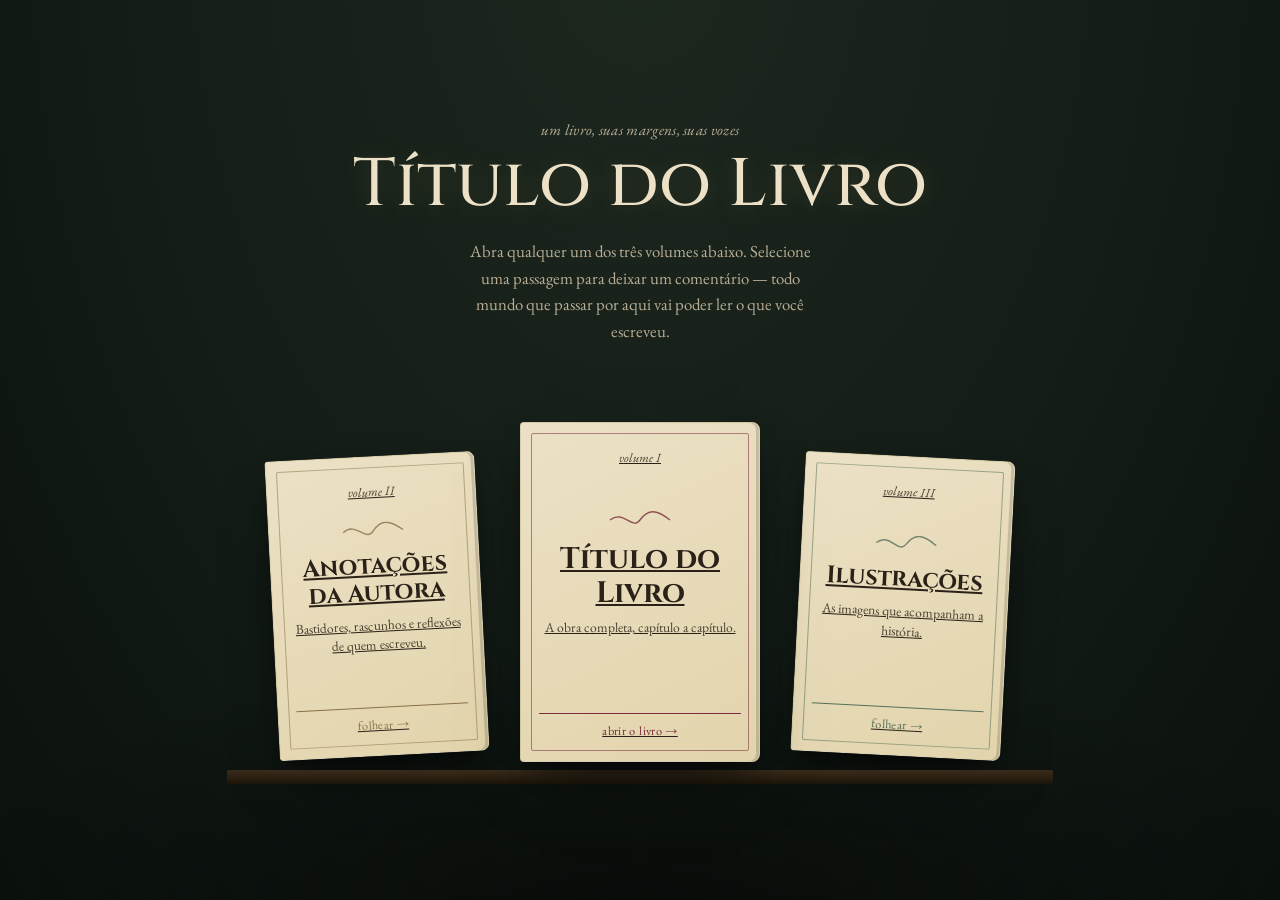
==== index.html @ ccce386c "Add files via upload" ====
<!doctype html>
<html lang="pt-BR">
<head>
<meta charset="utf-8">
<meta name="viewport" content="width=device-width, initial-scale=1">
<title>O Livro</title>
<meta name="description" content="Leia o livro, as anotações da autora e as ilustrações — e deixe seus comentários nas páginas.">
<link rel="preconnect" href="https://fonts.googleapis.com">
<link rel="preconnect" href="https://fonts.gstatic.com" crossorigin>
<link href="https://fonts.googleapis.com/css2?family=Cinzel:wght@500;600&family=EB+Garamond:ital,wght@0,400;0,500;1,400&display=swap" rel="stylesheet">
<link rel="stylesheet" href="assets/css/style.css">
</head>
<body>

<main class="shelf-page">
  <div class="shelf-header">
    <span class="shelf-kicker">um livro, suas margens, suas vozes</span>
    <h1 class="shelf-title">Título do Livro</h1>
    <p class="shelf-sub">Abra qualquer um dos três volumes abaixo. Selecione uma passagem para deixar um comentário — todo mundo que passar por aqui vai poder ler o que você escreveu.</p>
  </div>

  <div class="shelf">
    <a class="cover cover--notes" href="anotacoes.html">
      <span class="cover-eyebrow">volume II</span>
      <div>
        <svg class="flourish" viewBox="0 0 64 18" aria-hidden="true"><path d="M2 9 C 16 -2, 24 20, 32 9 S 48 -2, 62 9"/></svg>
        <h2 class="cover-title">Anotações<br>da Autora</h2>
        <p class="cover-desc">Bastidores, rascunhos e reflexões de quem escreveu.</p>
      </div>
      <span class="cover-tag">folhear →</span>
    </a>

    <a class="cover cover--main" href="livro.html">
      <span class="cover-eyebrow">volume I</span>
      <div>
        <svg class="flourish" viewBox="0 0 64 18" aria-hidden="true"><path d="M2 9 C 16 -2, 24 20, 32 9 S 48 -2, 62 9"/></svg>
        <h2 class="cover-title">Título do Livro</h2>
        <p class="cover-desc">A obra completa, capítulo a capítulo.</p>
      </div>
      <span class="cover-tag">abrir o livro →</span>
    </a>

    <a class="cover cover--illustrations" href="ilustracoes.html">
      <span class="cover-eyebrow">volume III</span>
      <div>
        <svg class="flourish" viewBox="0 0 64 18" aria-hidden="true"><path d="M2 9 C 16 -2, 24 20, 32 9 S 48 -2, 62 9"/></svg>
        <h2 class="cover-title">Ilustrações</h2>
        <p class="cover-desc">As imagens que acompanham a história.</p>
      </div>
      <span class="cover-tag">folhear →</span>
    </a>
  </div>
</main>

</body>
</html>
---- assets/css/style.css ----
/* =========================================================
   TOKENS
   Paleta: biblioteca noturna — nada de cream+terracota padrão.
   ========================================================= */
:root{
  --ink:            #141d17;
  --ink-deep:       #0b110d;
  --ink-soft:       #1d281f;
  --parchment:      #ece1c6;
  --parchment-2:    #e2d4ac;
  --parchment-fold:  #cdb989;
  --gold:           #b8925a;
  --gold-bright:    #d9b06f;
  --wine:           #7a2e3d;
  --wine-bright:    #9c3e4f;
  --sage:           #55705a;
  --sage-bright:    #71926f;
  --brass:          #8a7148;
  --brass-bright:   #ad8f5c;
  --text-ink:       #2a2118;
  --text-ink-soft:  #4a4030;
  --text-cream:     #ece1c6;
  --text-cream-dim: #b9ae95;

  --font-display: "Cinzel", "Iowan Old Style", serif;
  --font-body:    "EB Garamond", "Iowan Old Style", Georgia, serif;

  --radius-page: 3px;
  --shadow-book: 0 30px 60px -20px rgba(0,0,0,.65), 0 10px 20px -8px rgba(0,0,0,.5);

  --ease: cubic-bezier(.22,.61,.36,1);
}

*, *::before, *::after{ box-sizing: border-box; }

html{ color-scheme: dark; }

body{
  margin:0;
  min-height:100vh;
  background: radial-gradient(ellipse at 50% -10%, var(--ink-soft), var(--ink) 55%, var(--ink-deep) 100%);
  color: var(--text-cream);
  font-family: var(--font-body);
  -webkit-font-smoothing: antialiased;
}

img{ max-width:100%; display:block; }

a{ color: inherit; }

:focus-visible{
  outline: 2px solid var(--gold-bright);
  outline-offset: 3px;
}

@media (prefers-reduced-motion: reduce){
  *{ animation-duration: .001ms !important; transition-duration: .001ms !important; }
}

button{
  font-family: inherit;
  cursor: pointer;
  background: none;
  border: none;
  color: inherit;
}

.visually-hidden{
  position:absolute; width:1px; height:1px; overflow:hidden;
  clip: rect(0 0 0 0); white-space:nowrap;
}

/* =========================================================
   ORNAMENT (SVG flourish used sparingly — covers + dividers)
   ========================================================= */
.flourish{
  width: 64px; height: 18px;
  opacity: .8;
}
.flourish path{ fill:none; stroke: currentColor; stroke-width: 1.4; }

/* =========================================================
   SHELF / LANDING PAGE
   ========================================================= */
.shelf-page{
  min-height:100vh;
  display:flex;
  flex-direction:column;
  align-items:center;
  justify-content:center;
  padding: 6vh 5vw 8vh;
  text-align:center;
  position:relative;
  overflow:hidden;
}

.shelf-page::before{
  /* faint vignette + wood-grain suggestion at the base */
  content:"";
  position:absolute; inset:0;
  background:
    radial-gradient(ellipse 80% 40% at 50% 100%, rgba(0,0,0,.55), transparent 70%);
  pointer-events:none;
}

.shelf-header{ position:relative; margin-bottom: clamp(2.5rem, 6vw, 5rem); }

.shelf-kicker{
  display:block;
  font-family: var(--font-body);
  font-style: italic;
  font-size: .95rem;
  color: var(--text-cream-dim);
  margin-bottom: .6rem;
  letter-spacing: .02em;
}

.shelf-title{
  font-family: var(--font-display);
  font-weight: 500;
  font-size: clamp(2.4rem, 6vw, 4.2rem);
  line-height: 1.05;
  margin: 0;
  color: var(--parchment);
  text-shadow: 0 2px 24px rgba(217,176,111,.18);
}

.shelf-sub{
  max-width: 46ch;
  margin: 1.1rem auto 0;
  color: var(--text-cream-dim);
  font-size: 1.05rem;
  line-height: 1.6;
}

.shelf{
  position:relative;
  display:flex;
  align-items:flex-end;
  justify-content:center;
  gap: clamp(1rem, 3vw, 2.8rem);
  perspective: 1400px;
}

.shelf::after{
  /* the shelf ledge */
  content:"";
  position:absolute;
  left:-6%; right:-6%; bottom:-22px;
  height: 14px;
  background: linear-gradient(180deg, #3a2c1c, #1c1509);
  border-radius: 2px;
  box-shadow: 0 18px 30px -8px rgba(0,0,0,.6);
}

.cover{
  --accent: var(--gold);
  position:relative;
  width: 210px;
  height: 300px;
  border-radius: 4px 8px 8px 4px;
  background: linear-gradient(155deg, var(--parchment) 0%, var(--parchment-2) 100%);
  color: var(--text-ink);
  box-shadow: var(--shadow-book), inset -3px 0 0 rgba(0,0,0,.15);
  transform: rotate(var(--tilt, -2deg));
  transition: transform .45s var(--ease), box-shadow .45s var(--ease);
  display:flex;
  flex-direction:column;
  align-items:center;
  justify-content: space-between;
  padding: 1.6rem 1.1rem 1.4rem;
  text-align:center;
  border: 1px solid rgba(0,0,0,.08);
}

.cover--main{ width: 240px; height: 340px; --tilt: 0deg; z-index:2; }
.cover--notes{ --tilt: -3deg; align-self:flex-end; margin-bottom: 6px; }
.cover--illustrations{ --tilt: 3deg; align-self:flex-end; margin-bottom: 6px; }

.cover:hover, .cover:focus-visible{
  transform: translateY(-10px) rotate(0deg);
  box-shadow: 0 40px 70px -18px rgba(0,0,0,.7), 0 14px 26px -10px rgba(0,0,0,.55);
}

.cover::before{
  /* engraved border */
  content:"";
  position:absolute; inset: 10px;
  border: 1px solid var(--accent);
  border-radius: 2px;
  opacity:.55;
  pointer-events:none;
}

.cover .flourish{ color: var(--accent); }

.cover-eyebrow{
  font-size:.78rem;
  color: var(--text-ink-soft);
  font-style: italic;
}

.cover-title{
  font-family: var(--font-display);
  font-size: 1.5rem;
  line-height:1.15;
  margin: .5rem 0 0;
  color: var(--text-ink);
}
.cover--main .cover-title{ font-size: 1.85rem; }

.cover-desc{
  font-size: .85rem;
  color: var(--text-ink-soft);
  line-height:1.45;
  margin-top: .5rem;
}

.cover-tag{
  display:inline-block;
  margin-top: 1rem;
  font-size: .78rem;
  letter-spacing:.03em;
  color: var(--accent);
  border-top: 1px solid var(--accent);
  padding-top: .5rem;
  width: 100%;
}

.cover--notes{ --accent: var(--brass); }
.cover--illustrations{ --accent: var(--sage); }
.cover--main{ --accent: var(--wine); }

/* =========================================================
   READER CHROME (livro.html, anotacoes.html, ilustracoes.html)
   ========================================================= */
.reader-page{
  min-height:100vh;
  display:flex;
  flex-direction:column;
}

.reader-topbar{
  display:flex;
  align-items:center;
  justify-content:space-between;
  gap: 1rem;
  padding: 1.1rem clamp(1rem, 4vw, 2.5rem);
  border-bottom: 1px solid rgba(184,146,90,.18);
}

.back-link{
  display:inline-flex;
  align-items:center;
  gap:.5rem;
  font-size:.92rem;
  color: var(--text-cream-dim);
  transition: color .2s;
}
.back-link:hover{ color: var(--gold-bright); }

.reader-heading{
  text-align:center;
  font-family: var(--font-display);
  font-size: clamp(1.1rem, 2.4vw, 1.5rem);
  color: var(--parchment);
  margin:0;
}

.reader-heading small{
  display:block;
  font-family: var(--font-body);
  font-style: italic;
  font-size: .78rem;
  color: var(--text-cream-dim);
  margin-top: .2rem;
}

.chapter-select{
  background: var(--ink-soft);
  color: var(--text-cream);
  border: 1px solid rgba(184,146,90,.3);
  border-radius: 3px;
  padding: .45rem .7rem;
  font-family: var(--font-body);
  font-size: .85rem;
  max-width: 200px;
}

.reader-stage{
  flex:1;
  display:flex;
  align-items:center;
  justify-content:center;
  padding: clamp(1rem, 4vw, 2.5rem);
  position:relative;
  overflow:hidden;
}

.book-shadow-pool{
  position:absolute;
  bottom: 6%;
  left:50%;
  transform: translateX(-50%);
  width:min(70vw,760px);
  height: 60px;
  background: radial-gradient(ellipse, rgba(0,0,0,.55), transparent 70%);
  pointer-events:none;
}

#book-flip{ position:relative; z-index:1; }

.page{
  background: var(--parchment);
  color: var(--text-ink);
  overflow:hidden;
}

.page-inner{
  height:100%;
  padding: clamp(1.4rem, 4vw, 2.6rem) clamp(1.3rem, 3.6vw, 2.3rem);
  overflow-y:auto;
  font-size: clamp(.95rem, 1.6vw, 1.08rem);
  line-height: 1.75;
}
.page-inner::-webkit-scrollbar{ width:6px; }
.page-inner::-webkit-scrollbar-thumb{ background: var(--parchment-fold); border-radius:4px; }

.page-inner h1, .page-inner h2, .page-inner h3{
  font-family: var(--font-display);
  font-weight:500;
  color: var(--wine);
  line-height:1.2;
}
.page-inner p{ margin: 0 0 1em; }
.page-inner p:first-of-type::first-letter{
  font-family: var(--font-display);
  font-size: 2.6em;
  float:left;
  line-height:.8;
  padding: .05em .08em 0 0;
  color: var(--wine);
}
.page-inner blockquote{
  margin: 1.2em 0;
  padding-left: 1em;
  border-left: 2px solid var(--gold);
  font-style: italic;
  color: var(--text-ink-soft);
}

.page-number{
  position:absolute;
  bottom: .6rem;
  left:0; right:0;
  text-align:center;
  font-size: .72rem;
  font-style: italic;
  color: var(--text-ink-soft);
  opacity:.7;
}

.page-cover{
  background: linear-gradient(155deg, var(--parchment-2), var(--parchment-fold));
  display:flex;
  align-items:center;
  justify-content:center;
  text-align:center;
  flex-direction:column;
  gap:1rem;
  padding: 2rem;
}
.page-cover .flourish{ color: var(--wine); width:90px; height:26px; }
.page-cover h2{ font-family: var(--font-display); color: var(--wine); font-size:1.6rem; margin:0; }

/* text selection & highlights inside pages */
.page-inner ::selection{ background: rgba(122,46,61,.25); }

mark.annot{
  background: linear-gradient(180deg, transparent 60%, rgba(184,146,90,.45) 60%);
  cursor:pointer;
  border-radius: 1px;
}
mark.annot.is-active{
  background: linear-gradient(180deg, transparent 55%, rgba(122,46,61,.4) 55%);
}

/* =========================================================
   READER BOTTOM CONTROLS
   ========================================================= */
.reader-controls{
  display:flex;
  align-items:center;
  justify-content:center;
  gap: 1.4rem;
  padding: 1rem 1rem 1.6rem;
}

.nav-btn{
  width: 42px; height:42px;
  border-radius:50%;
  border: 1px solid rgba(184,146,90,.4);
  color: var(--gold-bright);
  font-size: 1.1rem;
  display:flex; align-items:center; justify-content:center;
  transition: background .2s, transform .15s;
}
.nav-btn:hover{ background: rgba(184,146,90,.12); transform: scale(1.05); }
.nav-btn:disabled{ opacity:.3; cursor:default; transform:none; background:none; }

.reader-progress{
  font-size: .82rem;
  color: var(--text-cream-dim);
  min-width: 9ch;
  text-align:center;
}

/* =========================================================
   COMMENT COMPOSER (popup on text selection)
   ========================================================= */
.comment-popup{
  position:absolute;
  z-index: 50;
  background: var(--ink-soft);
  border: 1px solid rgba(184,146,90,.4);
  border-radius: 6px;
  box-shadow: 0 14px 30px -8px rgba(0,0,0,.6);
  padding: .9rem;
  width: 260px;
  animation: pop-in .18s var(--ease);
}
@keyframes pop-in{ from{ opacity:0; transform: translateY(4px) scale(.97);} to{opacity:1; transform:none;} }

.comment-popup textarea{
  width:100%;
  min-height: 64px;
  resize: vertical;
  background: var(--ink);
  color: var(--text-cream);
  border: 1px solid rgba(184,146,90,.3);
  border-radius:4px;
  padding: .5rem;
  font-family: var(--font-body);
  font-size: .9rem;
}
.comment-popup input[type="text"]{
  width:100%;
  margin-top:.5rem;
  background: var(--ink);
  color: var(--text-cream);
  border: 1px solid rgba(184,146,90,.3);
  border-radius:4px;
  padding: .4rem .5rem;
  font-family: var(--font-body);
  font-size: .82rem;
}
.comment-popup .quote-preview{
  font-style: italic;
  font-size: .78rem;
  color: var(--gold-bright);
  border-left: 2px solid var(--gold);
  padding-left: .5rem;
  margin-bottom: .5rem;
  max-height: 3.2em;
  overflow:hidden;
}
.comment-popup .popup-actions{
  display:flex;
  justify-content:flex-end;
  gap:.5rem;
  margin-top: .6rem;
}
.btn{
  font-size: .82rem;
  padding: .4rem .85rem;
  border-radius: 3px;
  border: 1px solid rgba(184,146,90,.4);
}
.btn-primary{ background: var(--wine); border-color: var(--wine); color: var(--parchment); }
.btn-primary:hover{ background: var(--wine-bright); }
.btn-ghost:hover{ background: rgba(184,146,90,.1); }

/* =========================================================
   MARGINALIA PANEL
   ========================================================= */
.marginalia-tab{
  position: fixed;
  right: 0;
  top: 50%;
  transform: translateY(-50%);
  writing-mode: vertical-rl;
  background: var(--wine);
  color: var(--parchment);
  padding: 1rem .55rem;
  border-radius: 6px 0 0 6px;
  font-family: var(--font-display);
  font-size: .82rem;
  letter-spacing:.04em;
  z-index: 40;
  box-shadow: -6px 0 18px rgba(0,0,0,.35);
}
.marginalia-tab .count{
  display:block;
  writing-mode: horizontal-tb;
  margin-top: .4rem;
  font-family: var(--font-body);
  font-size: .95rem;
}

.marginalia-panel{
  position: fixed;
  top:0; right:0;
  height: 100vh;
  width: min(360px, 88vw);
  background: var(--ink-soft);
  border-left: 1px solid rgba(184,146,90,.3);
  box-shadow: -20px 0 40px rgba(0,0,0,.4);
  z-index: 60;
  display:flex;
  flex-direction:column;
  transform: translateX(100%);
  transition: transform .32s var(--ease);
}
.marginalia-panel.is-open{ transform: translateX(0); }

.marginalia-head{
  display:flex; align-items:center; justify-content:space-between;
  padding: 1.1rem 1.2rem;
  border-bottom: 1px solid rgba(184,146,90,.2);
}
.marginalia-head h2{ font-family: var(--font-display); font-size: 1.1rem; margin:0; color: var(--parchment); }
.marginalia-close{ font-size: 1.3rem; color: var(--text-cream-dim); }

.marginalia-list{
  flex:1;
  overflow-y:auto;
  padding: 1rem 1.2rem;
  display:flex;
  flex-direction:column;
  gap: 1.1rem;
}

.note-card{
  border-left: 2px solid var(--gold);
  padding-left: .8rem;
}
.note-card .note-quote{
  font-style: italic;
  font-size: .82rem;
  color: var(--gold-bright);
  margin-bottom: .3rem;
  line-height:1.4;
}
.note-card .note-body{
  font-size: .92rem;
  line-height:1.5;
  color: var(--text-cream);
}
.note-card .note-meta{
  margin-top:.3rem;
  font-size: .74rem;
  color: var(--text-cream-dim);
}

.marginalia-empty{
  color: var(--text-cream-dim);
  font-style: italic;
  font-size: .9rem;
  text-align:center;
  margin-top: 2rem;
  padding: 0 1rem;
}

.marginalia-foot{
  padding: 1rem 1.2rem 1.3rem;
  border-top: 1px solid rgba(184,146,90,.2);
}
.marginalia-foot p{
  font-size: .72rem;
  color: var(--text-cream-dim);
  margin: 0 0 .5rem;
}

/* page-level comment button for PDF readers */
.page-comment-btn{
  position:absolute;
  bottom: .6rem;
  right: .8rem;
  font-size: .74rem;
  color: var(--brass-bright);
  border: 1px solid rgba(184,146,90,.35);
  border-radius: 20px;
  padding: .25rem .7rem;
  background: rgba(0,0,0,.06);
}

/* =========================================================
   RESPONSIVE
   ========================================================= */
@media (max-width: 720px){
  .shelf{ flex-direction:column; align-items:center; gap: 1.6rem; }
  .shelf::after{ display:none; }
  .cover, .cover--main{ width: min(78vw,280px); height:auto; aspect-ratio: 3/4; }
  .marginalia-panel{ width: 100%; }
}
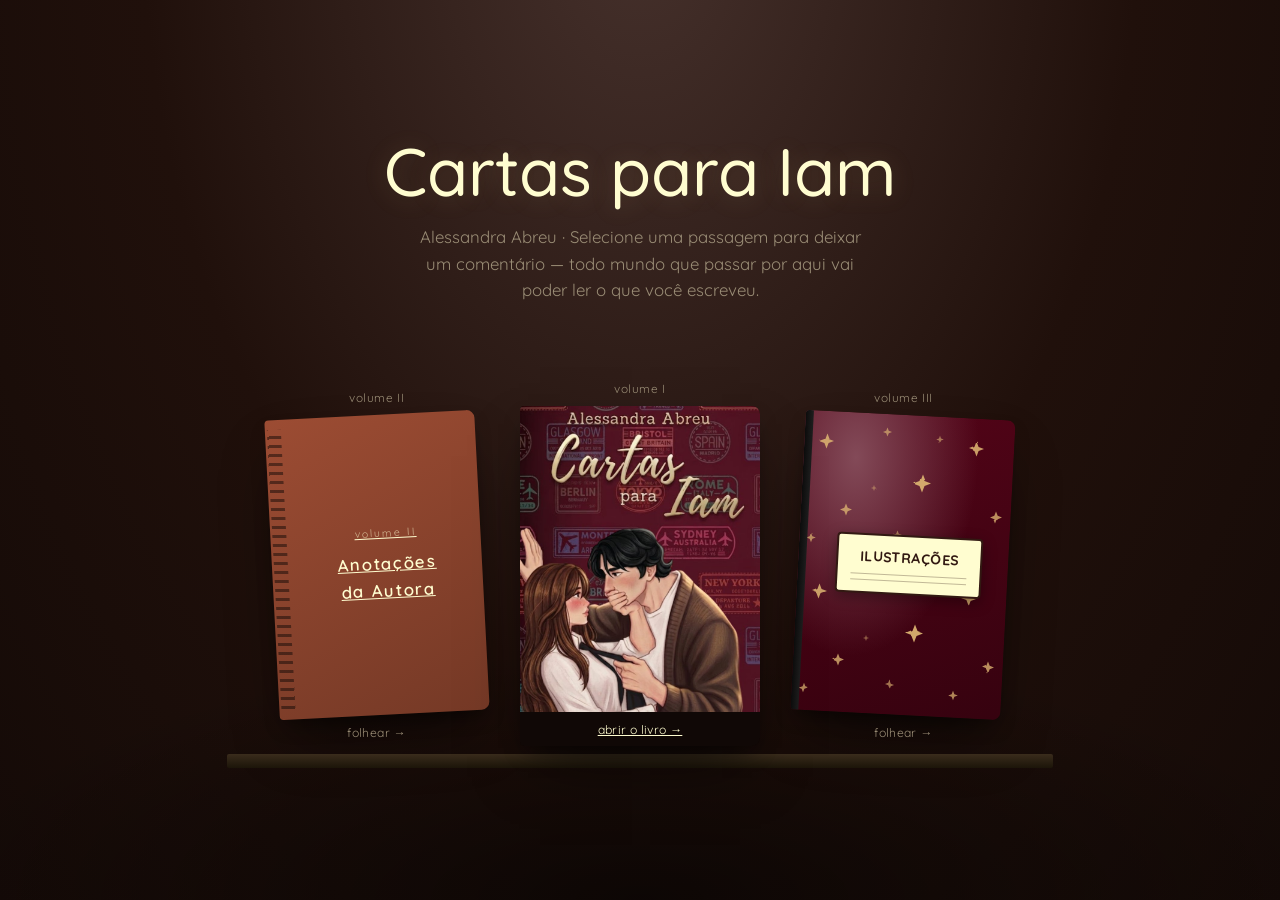
==== commit eb5eedf3: "Add files via upload" ====
--- a/index.html
+++ b/index.html
@@ -3,52 +3,52 @@
 <head>
 <meta charset="utf-8">
 <meta name="viewport" content="width=device-width, initial-scale=1">
-<title>O Livro</title>
-<meta name="description" content="Leia o livro, as anotações da autora e as ilustrações — e deixe seus comentários nas páginas.">
+<title>Cartas para Iam</title>
+<meta name="description" content="Leia Cartas para Iam, as anotações da autora e as ilustrações — e deixe seus comentários nas páginas.">
 <link rel="preconnect" href="https://fonts.googleapis.com">
 <link rel="preconnect" href="https://fonts.gstatic.com" crossorigin>
-<link href="https://fonts.googleapis.com/css2?family=Cinzel:wght@500;600&family=EB+Garamond:ital,wght@0,400;0,500;1,400&display=swap" rel="stylesheet">
+<link href="https://fonts.googleapis.com/css2?family=Quicksand:wght@400;500;600;700&family=EB+Garamond:ital,wght@0,400;0,500;1,400&display=swap" rel="stylesheet">
 <link rel="stylesheet" href="assets/css/style.css">
 </head>
 <body>
 
 <main class="shelf-page">
   <div class="shelf-header">
-    <span class="shelf-kicker">um livro, suas margens, suas vozes</span>
-    <h1 class="shelf-title">Título do Livro</h1>
-    <p class="shelf-sub">Abra qualquer um dos três volumes abaixo. Selecione uma passagem para deixar um comentário — todo mundo que passar por aqui vai poder ler o que você escreveu.</p>
+    <h1 class="shelf-title">Cartas para Iam</h1>
+    <p class="shelf-sub">Alessandra Abreu · Selecione uma passagem para deixar um comentário — todo mundo que passar por aqui vai poder ler o que você escreveu.</p>
   </div>
 
   <div class="shelf">
-    <a class="cover cover--notes" href="anotacoes.html">
+    <div class="cover-slot cover-slot--side">
       <span class="cover-eyebrow">volume II</span>
-      <div>
-        <svg class="flourish" viewBox="0 0 64 18" aria-hidden="true"><path d="M2 9 C 16 -2, 24 20, 32 9 S 48 -2, 62 9"/></svg>
-        <h2 class="cover-title">Anotações<br>da Autora</h2>
-        <p class="cover-desc">Bastidores, rascunhos e reflexões de quem escreveu.</p>
-      </div>
-      <span class="cover-tag">folhear →</span>
-    </a>
+      <a class="cover cover--notes" href="anotacoes.html" aria-label="Abrir Anotações da Autora">
+        <div class="notes-label">
+          <span class="eyebrow">volume II</span>
+          <span class="word">Anotações<br>da Autora</span>
+        </div>
+      </a>
+      <span class="cover-tag" style="background:none;color:var(--text-cream-dim);padding:0;">folhear →</span>
+    </div>
 
-    <a class="cover cover--main" href="livro.html">
+    <div class="cover-slot">
       <span class="cover-eyebrow">volume I</span>
-      <div>
-        <svg class="flourish" viewBox="0 0 64 18" aria-hidden="true"><path d="M2 9 C 16 -2, 24 20, 32 9 S 48 -2, 62 9"/></svg>
-        <h2 class="cover-title">Título do Livro</h2>
-        <p class="cover-desc">A obra completa, capítulo a capítulo.</p>
-      </div>
-      <span class="cover-tag">abrir o livro →</span>
-    </a>
+      <a class="cover cover--main" href="livro.html" aria-label="Abrir Cartas para Iam">
+        <img class="cover-art" src="assets/img/capa-livro.jpg" alt="Capa de Cartas para Iam, de Alessandra Abreu">
+        <span class="cover-tag">abrir o livro →</span>
+      </a>
+    </div>
 
-    <a class="cover cover--illustrations" href="ilustracoes.html">
+    <div class="cover-slot cover-slot--side">
       <span class="cover-eyebrow">volume III</span>
-      <div>
-        <svg class="flourish" viewBox="0 0 64 18" aria-hidden="true"><path d="M2 9 C 16 -2, 24 20, 32 9 S 48 -2, 62 9"/></svg>
-        <h2 class="cover-title">Ilustrações</h2>
-        <p class="cover-desc">As imagens que acompanham a história.</p>
-      </div>
-      <span class="cover-tag">folhear →</span>
-    </a>
+      <a class="cover cover--illustrations" href="ilustracoes.html" aria-label="Abrir Ilustrações">
+        <div class="illust-label">
+          <strong>ILUSTRAÇÕES</strong>
+          <span class="rule"></span>
+          <span class="rule"></span>
+        </div>
+      </a>
+      <span class="cover-tag" style="background:none;color:var(--text-cream-dim);padding:0;">folhear →</span>
+    </div>
   </div>
 </main>
 
--- a/assets/css/style.css
+++ b/assets/css/style.css
@@ -3,32 +3,65 @@
    Paleta: biblioteca noturna — nada de cream+terracota padrão.
    ========================================================= */
 :root{
-  --ink:            #141d17;
-  --ink-deep:       #0b110d;
-  --ink-soft:       #1d281f;
-  --parchment:      #ece1c6;
-  --parchment-2:    #e2d4ac;
-  --parchment-fold:  #cdb989;
+  /* base do site: burgundy da capa + Pantone board (Cream, Mahogany, Nantucket Breeze) */
+  --wine:           #540418;
+  --wine-bright:    #834a58;
+  --wine-dim:       #36020f;
+
+  --ink:            #20100b;   /* mahogany escurecido — fundo da "biblioteca" */
+  --ink-deep:       #140a07;
+  --ink-soft:       #46312c;
+
+  --cream:          #fffdd0;   /* Pantone "Cream" — páginas do livro */
+  --parchment:      var(--cream);
+  --parchment-2:    #efedc3;
+  --parchment-fold: #d6d4ae;
+
+  --mahogany:       #321912;   /* Pantone "Mahogany" — tinta do texto */
+  --text-ink:       var(--mahogany);
+  --text-ink-soft:  #796854;
+  --text-cream:     var(--cream);
+  --text-cream-dim: #998c75;
+
   --gold:           #b8925a;
   --gold-bright:    #d9b06f;
-  --wine:           #7a2e3d;
-  --wine-bright:    #9c3e4f;
-  --sage:           #55705a;
-  --sage-bright:    #71926f;
-  --brass:          #8a7148;
-  --brass-bright:   #ad8f5c;
-  --text-ink:       #2a2118;
-  --text-ink-soft:  #4a4030;
-  --text-cream:     #ece1c6;
-  --text-cream-dim: #b9ae95;
-
-  --font-display: "Cinzel", "Iowan Old Style", serif;
-  --font-body:    "EB Garamond", "Iowan Old Style", Georgia, serif;
+
+  --rust:           #9c4c33;   /* do caderno "Organized Chaos" — volume Anotações */
+  --rust-bright:    #b1735f;
+  --rust-dim:       #753926;
+
+  --sky:            #b7d1ea;   /* Pantone "Nantucket Breeze" — acento raro */
+
+  /* Dreaming Outloud Sans é a fonte principal do site.
+     Fabello é usada só no texto corrido dos capítulos (ver .page-inner).
+     Coloque os arquivos das fontes em assets/fonts/ — ver assets/fonts/README.md */
+  --font-display: "Dreaming Outloud Sans", "Quicksand", sans-serif;
+  --font-body:    "Dreaming Outloud Sans", "Quicksand", sans-serif;
+  --font-book:    "Fabello", "EB Garamond", Georgia, serif;
 
   --radius-page: 3px;
   --shadow-book: 0 30px 60px -20px rgba(0,0,0,.65), 0 10px 20px -8px rgba(0,0,0,.5);
 
   --ease: cubic-bezier(.22,.61,.36,1);
+}
+
+@font-face{
+  font-family: "Dreaming Outloud Sans";
+  src: url("../fonts/DreamingOutloudSans/DreamingOutloudSans-Regular.woff2") format("woff2"),
+       url("../fonts/DreamingOutloudSans/DreamingOutloudSans-Regular.woff") format("woff");
+  font-weight: 400; font-style: normal; font-display: swap;
+}
+@font-face{
+  font-family: "Dreaming Outloud Sans";
+  src: url("../fonts/DreamingOutloudSans/DreamingOutloudSans-Bold.woff2") format("woff2"),
+       url("../fonts/DreamingOutloudSans/DreamingOutloudSans-Bold.woff") format("woff");
+  font-weight: 600; font-style: normal; font-display: swap;
+}
+@font-face{
+  font-family: "Fabello";
+  src: url("../fonts/Fabello/Fabello-Regular.woff2") format("woff2"),
+       url("../fonts/Fabello/Fabello-Regular.woff") format("woff");
+  font-weight: 400; font-style: normal; font-display: swap;
 }
 
 *, *::before, *::after{ box-sizing: border-box; }
@@ -104,16 +137,6 @@
 }
 
 .shelf-header{ position:relative; margin-bottom: clamp(2.5rem, 6vw, 5rem); }
-
-.shelf-kicker{
-  display:block;
-  font-family: var(--font-body);
-  font-style: italic;
-  font-size: .95rem;
-  color: var(--text-cream-dim);
-  margin-bottom: .6rem;
-  letter-spacing: .02em;
-}
 
 .shelf-title{
   font-family: var(--font-display);
@@ -153,83 +176,147 @@
   box-shadow: 0 18px 30px -8px rgba(0,0,0,.6);
 }
 
+.cover-slot{
+  display:flex;
+  flex-direction:column;
+  align-items:center;
+  gap: .65rem;
+}
+.cover-slot--side{ align-self:flex-end; margin-bottom: 6px; }
+
+.cover-eyebrow{
+  font-size:.74rem;
+  letter-spacing:.05em;
+  color: var(--text-cream-dim);
+}
+
 .cover{
-  --accent: var(--gold);
   position:relative;
   width: 210px;
   height: 300px;
   border-radius: 4px 8px 8px 4px;
-  background: linear-gradient(155deg, var(--parchment) 0%, var(--parchment-2) 100%);
-  color: var(--text-ink);
-  box-shadow: var(--shadow-book), inset -3px 0 0 rgba(0,0,0,.15);
+  box-shadow: var(--shadow-book);
   transform: rotate(var(--tilt, -2deg));
   transition: transform .45s var(--ease), box-shadow .45s var(--ease);
   display:flex;
   flex-direction:column;
-  align-items:center;
-  justify-content: space-between;
-  padding: 1.6rem 1.1rem 1.4rem;
-  text-align:center;
-  border: 1px solid rgba(0,0,0,.08);
+  overflow:hidden;
 }
 
 .cover--main{ width: 240px; height: 340px; --tilt: 0deg; z-index:2; }
-.cover--notes{ --tilt: -3deg; align-self:flex-end; margin-bottom: 6px; }
-.cover--illustrations{ --tilt: 3deg; align-self:flex-end; margin-bottom: 6px; }
+.cover--notes{ --tilt: -3deg; }
+.cover--illustrations{ --tilt: 3deg; }
 
 .cover:hover, .cover:focus-visible{
   transform: translateY(-10px) rotate(0deg);
   box-shadow: 0 40px 70px -18px rgba(0,0,0,.7), 0 14px 26px -10px rgba(0,0,0,.55);
 }
 
-.cover::before{
-  /* engraved border */
+.cover-tag{
+  position:relative;
+  z-index:2;
+  text-align:center;
+  font-size:.76rem;
+  letter-spacing:.03em;
+  padding: .6rem 0;
+  color: var(--cream);
+  background: rgba(10,4,3,.35);
+}
+
+/* --- volume I: capa real do livro --- */
+.cover--main{ background: var(--ink-deep); }
+.cover-art{
+  width:100%;
+  flex:1;
+  min-height:0;
+  object-fit: cover;
+  object-position: center 22%;
+  display:block;
+}
+
+/* --- volume II: "Anotações da Autora" — caderno espiral rust --- */
+.cover--notes{
+  background: linear-gradient(155deg, var(--rust) 0%, var(--rust-dim) 100%);
+  justify-content:center;
+  align-items:center;
+  padding-left: 20px;
+}
+.cover--notes::before{
+  /* espiral de metal do caderno */
   content:"";
-  position:absolute; inset: 10px;
-  border: 1px solid var(--accent);
-  border-radius: 2px;
-  opacity:.55;
+  position:absolute; left:2px; top:10px; bottom:10px; width:14px;
+  background-image: repeating-linear-gradient(180deg,
+    transparent 0 6px,
+    rgba(20,10,7,.6) 6px 9px);
+  opacity:.85;
+}
+.notes-label{
+  position:relative; z-index:2;
+  text-align:center;
+  color: var(--cream);
+  padding: 0 1rem;
+}
+.notes-label .eyebrow{
+  display:block;
+  font-size:.66rem;
+  letter-spacing:.18em;
+  color: rgba(255,253,208,.6);
+  margin-bottom: .7rem;
+}
+.notes-label .word{
+  display:block;
+  font-size: 1.05rem;
+  letter-spacing:.1em;
+  font-weight: 600;
+  line-height:1.6;
+}
+
+/* --- volume III: "Ilustrações" — composition book bordô + estrelas --- */
+.cover--illustrations{
+  background:
+    radial-gradient(ellipse at 25% 15%, var(--wine-bright) 0%, transparent 55%),
+    linear-gradient(160deg, var(--wine) 0%, var(--wine-dim) 100%);
+  justify-content:center;
+  align-items:center;
+  padding-left: 12px;
+}
+.cover--illustrations::before{
+  content:"";
+  position:absolute; inset:0;
+  background-image: url("data:image/svg+xml,%3Csvg%20xmlns%3D%22http%3A//www.w3.org/2000/svg%22%20viewBox%3D%220%200%20100%20100%22%3E%3Cpath%20d%3D%22M%2015.00%2C15.00%20L%2016.40%2C18.60%20L%2020.00%2C20.00%20L%2016.40%2C21.40%20L%2015.00%2C25.00%20L%2013.60%2C21.40%20L%2010.00%2C20.00%20L%2013.60%2C18.60%20Z%22%20fill%3D%22%23d9b06f%22%20opacity%3D%220.9%22/%3E%3Cpath%20d%3D%22M%2055.00%2C9.00%20L%2055.84%2C11.16%20L%2058.00%2C12.00%20L%2055.84%2C12.84%20L%2055.00%2C15.00%20L%2054.16%2C12.84%20L%2052.00%2C12.00%20L%2054.16%2C11.16%20Z%22%20fill%3D%22%23d9b06f%22%20opacity%3D%220.7%22/%3E%3Cpath%20d%3D%22M%2080.00%2C39.00%20L%2081.68%2C43.32%20L%2086.00%2C45.00%20L%2081.68%2C46.68%20L%2080.00%2C51.00%20L%2078.32%2C46.68%20L%2074.00%2C45.00%20L%2078.32%2C43.32%20Z%22%20fill%3D%22%23d9b06f%22%20opacity%3D%220.95%22/%3E%3Cpath%20d%3D%22M%2030.00%2C61.00%20L%2031.12%2C63.88%20L%2034.00%2C65.00%20L%2031.12%2C66.12%20L%2030.00%2C69.00%20L%2028.88%2C66.12%20L%2026.00%2C65.00%20L%2028.88%2C63.88%20Z%22%20fill%3D%22%23d9b06f%22%20opacity%3D%220.8%22/%3E%3Cpath%20d%3D%22M%2065.00%2C77.00%20L%2065.84%2C79.16%20L%2068.00%2C80.00%20L%2065.84%2C80.84%20L%2065.00%2C83.00%20L%2064.16%2C80.84%20L%2062.00%2C80.00%20L%2064.16%2C79.16%20Z%22%20fill%3D%22%23d9b06f%22%20opacity%3D%220.65%22/%3E%3Cpath%20d%3D%22M%2090.00%2C12.50%20L%2090.70%2C14.30%20L%2092.50%2C15.00%20L%2090.70%2C15.70%20L%2090.00%2C17.50%20L%2089.30%2C15.70%20L%2087.50%2C15.00%20L%2089.30%2C14.30%20Z%22%20fill%3D%22%23d9b06f%22%20opacity%3D%220.6%22/%3E%3Cpath%20d%3D%22M%208.00%2C81.80%20L%208.90%2C84.10%20L%2011.20%2C85.00%20L%208.90%2C85.90%20L%208.00%2C88.20%20L%207.10%2C85.90%20L%204.80%2C85.00%20L%207.10%2C84.10%20Z%22%20fill%3D%22%23d9b06f%22%20opacity%3D%220.75%22/%3E%3Cpath%20d%3D%22M%2048.00%2C48.00%20L%2048.56%2C49.44%20L%2050.00%2C50.00%20L%2048.56%2C50.56%20L%2048.00%2C52.00%20L%2047.44%2C50.56%20L%2046.00%2C50.00%20L%2047.44%2C49.44%20Z%22%20fill%3D%22%23d9b06f%22%20opacity%3D%220.5%22/%3E%3C/svg%3E");
+  background-size: 150px 150px;
   pointer-events:none;
 }
-
-.cover .flourish{ color: var(--accent); }
-
-.cover-eyebrow{
-  font-size:.78rem;
-  color: var(--text-ink-soft);
-  font-style: italic;
-}
-
-.cover-title{
-  font-family: var(--font-display);
-  font-size: 1.5rem;
-  line-height:1.15;
-  margin: .5rem 0 0;
-  color: var(--text-ink);
-}
-.cover--main .cover-title{ font-size: 1.85rem; }
-
-.cover-desc{
-  font-size: .85rem;
-  color: var(--text-ink-soft);
-  line-height:1.45;
-  margin-top: .5rem;
-}
-
-.cover-tag{
-  display:inline-block;
-  margin-top: 1rem;
-  font-size: .78rem;
+.cover--illustrations::after{
+  /* lombada de pano preta, como no composition book de referência */
+  content:"";
+  position:absolute; left:0; top:0; bottom:0; width:8px;
+  background: linear-gradient(90deg, #0c0c0c, #1e1e1e);
+}
+.illust-label{
+  position:relative; z-index:2;
+  background: var(--cream);
+  color: var(--mahogany);
+  border: 2px solid var(--mahogany);
+  border-radius: 4px;
+  padding: .7rem .8rem .65rem;
+  width: 74%;
+  text-align:center;
+  box-shadow: 0 4px 14px rgba(0,0,0,.35);
+}
+.illust-label strong{
+  display:block;
+  font-size:.88rem;
   letter-spacing:.03em;
-  color: var(--accent);
-  border-top: 1px solid var(--accent);
-  padding-top: .5rem;
-  width: 100%;
-}
-
-.cover--notes{ --accent: var(--brass); }
-.cover--illustrations{ --accent: var(--sage); }
-.cover--main{ --accent: var(--wine); }
+  margin-bottom:.5rem;
+}
+.illust-label .rule{
+  display:block;
+  height:1px;
+  background: var(--mahogany);
+  opacity:.3;
+  margin-top:.34rem;
+}
 
 /* =========================================================
    READER CHROME (livro.html, anotacoes.html, ilustracoes.html)
@@ -320,8 +407,9 @@
   height:100%;
   padding: clamp(1.4rem, 4vw, 2.6rem) clamp(1.3rem, 3.6vw, 2.3rem);
   overflow-y:auto;
-  font-size: clamp(.95rem, 1.6vw, 1.08rem);
-  line-height: 1.75;
+  font-family: var(--font-book);
+  font-size: clamp(1rem, 1.7vw, 1.15rem);
+  line-height: 1.9; /* Fabello é script — mais entrelinha ajuda a leitura */
 }
 .page-inner::-webkit-scrollbar{ width:6px; }
 .page-inner::-webkit-scrollbar-thumb{ background: var(--parchment-fold); border-radius:4px; }
@@ -587,7 +675,7 @@
   bottom: .6rem;
   right: .8rem;
   font-size: .74rem;
-  color: var(--brass-bright);
+  color: var(--rust-bright);
   border: 1px solid rgba(184,146,90,.35);
   border-radius: 20px;
   padding: .25rem .7rem;
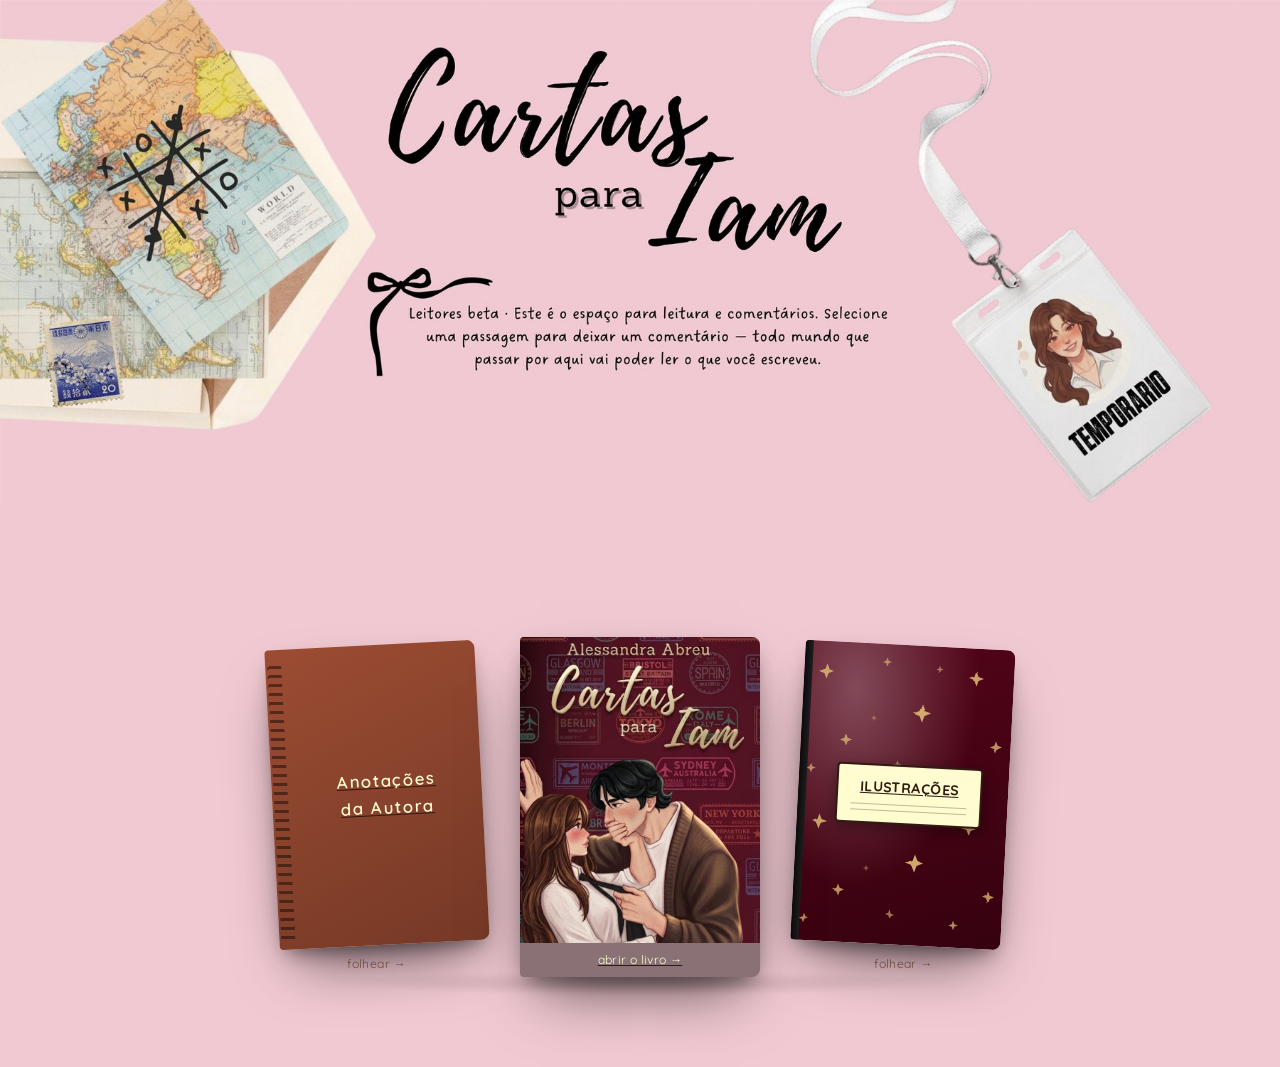
==== commit b87e9bdc: "Add files via upload" ====
--- a/index.html
+++ b/index.html
@@ -13,17 +13,20 @@
 <body>
 
 <main class="shelf-page">
-  <div class="shelf-header">
-    <h1 class="shelf-title">Cartas para Iam</h1>
-    <p class="shelf-sub">Alessandra Abreu · Selecione uma passagem para deixar um comentário — todo mundo que passar por aqui vai poder ler o que você escreveu.</p>
+  <div class="hero-banner">
+    <img src="assets/img/hero-capa.jpg" alt="Cartas para Iam, de Alessandra Abreu. Leitores beta — este é o espaço para leitura e comentários. Selecione uma passagem para deixar um comentário; todo mundo que passar por aqui vai poder ler o que você escreveu.">
   </div>
 
-  <div class="shelf">
+  <div class="shelf-body">
+    <div class="shelf-header visually-hidden">
+      <h1 class="shelf-title">Cartas para Iam</h1>
+      <p class="shelf-sub">Leitores beta · Este é o espaço para leitura e comentários. Selecione uma passagem para deixar um comentário — todo mundo que passar por aqui vai poder ler o que você escreveu.</p>
+    </div>
+
+    <div class="shelf">
     <div class="cover-slot cover-slot--side">
-      <span class="cover-eyebrow">volume II</span>
       <a class="cover cover--notes" href="anotacoes.html" aria-label="Abrir Anotações da Autora">
         <div class="notes-label">
-          <span class="eyebrow">volume II</span>
           <span class="word">Anotações<br>da Autora</span>
         </div>
       </a>
@@ -31,7 +34,6 @@
     </div>
 
     <div class="cover-slot">
-      <span class="cover-eyebrow">volume I</span>
       <a class="cover cover--main" href="livro.html" aria-label="Abrir Cartas para Iam">
         <img class="cover-art" src="assets/img/capa-livro.jpg" alt="Capa de Cartas para Iam, de Alessandra Abreu">
         <span class="cover-tag">abrir o livro →</span>
@@ -39,7 +41,6 @@
     </div>
 
     <div class="cover-slot cover-slot--side">
-      <span class="cover-eyebrow">volume III</span>
       <a class="cover cover--illustrations" href="ilustracoes.html" aria-label="Abrir Ilustrações">
         <div class="illust-label">
           <strong>ILUSTRAÇÕES</strong>
@@ -49,6 +50,7 @@
       </a>
       <span class="cover-tag" style="background:none;color:var(--text-cream-dim);padding:0;">folhear →</span>
     </div>
+    </div>
   </div>
 </main>
 
--- a/assets/css/style.css
+++ b/assets/css/style.css
@@ -3,14 +3,14 @@
    Paleta: biblioteca noturna — nada de cream+terracota padrão.
    ========================================================= */
 :root{
-  /* base do site: burgundy da capa + Pantone board (Cream, Mahogany, Nantucket Breeze) */
+  /* base do site: rosa da nova arte-mãe da página inicial */
   --wine:           #540418;
   --wine-bright:    #834a58;
   --wine-dim:       #36020f;
 
-  --ink:            #20100b;   /* mahogany escurecido — fundo da "biblioteca" */
-  --ink-deep:       #140a07;
-  --ink-soft:       #46312c;
+  --ink:            #f1c9d2;   /* fundo do site inteiro */
+  --ink-deep:       #cfacb4;   /* rosa mais fundo, para sombras suaves */
+  --ink-soft:       #fff6f2;   /* painéis "de papel" sobre o rosa (topo, seletor, margens) */
 
   --cream:          #fffdd0;   /* Pantone "Cream" — páginas do livro */
   --parchment:      var(--cream);
@@ -20,8 +20,8 @@
   --mahogany:       #321912;   /* Pantone "Mahogany" — tinta do texto */
   --text-ink:       var(--mahogany);
   --text-ink-soft:  #796854;
-  --text-cream:     var(--cream);
-  --text-cream-dim: #998c75;
+  --text-cream:     var(--mahogany);   /* texto principal sobre o fundo rosa/painéis claros */
+  --text-cream-dim: #6e4841;           /* texto secundário sobre o fundo rosa/painéis claros */
 
   --gold:           #b8925a;
   --gold-bright:    #d9b06f;
@@ -71,7 +71,7 @@
 body{
   margin:0;
   min-height:100vh;
-  background: radial-gradient(ellipse at 50% -10%, var(--ink-soft), var(--ink) 55%, var(--ink-deep) 100%);
+  background: var(--ink);
   color: var(--text-cream);
   font-family: var(--font-body);
   -webkit-font-smoothing: antialiased;
@@ -82,7 +82,7 @@
 a{ color: inherit; }
 
 :focus-visible{
-  outline: 2px solid var(--gold-bright);
+  outline: 2px solid var(--wine);
   outline-offset: 3px;
 }
 
@@ -120,23 +120,30 @@
   display:flex;
   flex-direction:column;
   align-items:center;
-  justify-content:center;
-  padding: 6vh 5vw 8vh;
-  text-align:center;
   position:relative;
   overflow:hidden;
 }
 
-.shelf-page::before{
-  /* faint vignette + wood-grain suggestion at the base */
-  content:"";
-  position:absolute; inset:0;
-  background:
-    radial-gradient(ellipse 80% 40% at 50% 100%, rgba(0,0,0,.55), transparent 70%);
-  pointer-events:none;
-}
-
-.shelf-header{ position:relative; margin-bottom: clamp(2.5rem, 6vw, 5rem); }
+.hero-banner{
+  width:100%;
+  line-height:0;
+}
+.hero-banner img{
+  width:100%;
+  height:auto;
+  display:block;
+}
+
+.shelf-header{ position:relative; }
+
+.shelf-body{
+  width:100%;
+  display:flex;
+  flex-direction:column;
+  align-items:center;
+  text-align:center;
+  padding: clamp(2rem, 5vw, 3.5rem) 5vw 10vh;
+}
 
 .shelf-title{
   font-family: var(--font-display);
@@ -144,7 +151,7 @@
   font-size: clamp(2.4rem, 6vw, 4.2rem);
   line-height: 1.05;
   margin: 0;
-  color: var(--parchment);
+  color: var(--wine);
   text-shadow: 0 2px 24px rgba(217,176,111,.18);
 }
 
@@ -161,19 +168,20 @@
   display:flex;
   align-items:flex-end;
   justify-content:center;
+  flex-wrap:wrap;
   gap: clamp(1rem, 3vw, 2.8rem);
   perspective: 1400px;
+  margin-top: clamp(2.5rem, 6vw, 4.5rem);
 }
 
 .shelf::after{
-  /* the shelf ledge */
+  /* sombra suave, como itens apoiados sobre a mesa rosa */
   content:"";
   position:absolute;
-  left:-6%; right:-6%; bottom:-22px;
-  height: 14px;
-  background: linear-gradient(180deg, #3a2c1c, #1c1509);
-  border-radius: 2px;
-  box-shadow: 0 18px 30px -8px rgba(0,0,0,.6);
+  left:8%; right:8%; bottom:-18px;
+  height: 24px;
+  background: radial-gradient(ellipse, rgba(50,25,18,.16), transparent 72%);
+  pointer-events:none;
 }
 
 .cover-slot{
@@ -183,12 +191,6 @@
   gap: .65rem;
 }
 .cover-slot--side{ align-self:flex-end; margin-bottom: 6px; }
-
-.cover-eyebrow{
-  font-size:.74rem;
-  letter-spacing:.05em;
-  color: var(--text-cream-dim);
-}
 
 .cover{
   position:relative;
@@ -256,13 +258,6 @@
   color: var(--cream);
   padding: 0 1rem;
 }
-.notes-label .eyebrow{
-  display:block;
-  font-size:.66rem;
-  letter-spacing:.18em;
-  color: rgba(255,253,208,.6);
-  margin-bottom: .7rem;
-}
 .notes-label .word{
   display:block;
   font-size: 1.05rem;
@@ -322,9 +317,11 @@
    READER CHROME (livro.html, anotacoes.html, ilustracoes.html)
    ========================================================= */
 .reader-page{
-  min-height:100vh;
-  display:flex;
-  flex-direction:column;
+  height: 100vh;
+  height: 100dvh; /* viewport dinâmico — evita barra de rolagem em navegadores móveis */
+  display:flex;
+  flex-direction:column;
+  overflow:hidden;
 }
 
 .reader-topbar{
@@ -332,8 +329,9 @@
   align-items:center;
   justify-content:space-between;
   gap: 1rem;
-  padding: 1.1rem clamp(1rem, 4vw, 2.5rem);
+  padding: .85rem clamp(1rem, 4vw, 2.5rem);
   border-bottom: 1px solid rgba(184,146,90,.18);
+  flex: 0 0 auto;
 }
 
 .back-link{
@@ -344,13 +342,13 @@
   color: var(--text-cream-dim);
   transition: color .2s;
 }
-.back-link:hover{ color: var(--gold-bright); }
+.back-link:hover{ color: var(--wine); }
 
 .reader-heading{
   text-align:center;
   font-family: var(--font-display);
   font-size: clamp(1.1rem, 2.4vw, 1.5rem);
-  color: var(--parchment);
+  color: var(--wine);
   margin:0;
 }
 
@@ -375,18 +373,20 @@
 }
 
 .reader-stage{
-  flex:1;
+  flex: 1 1 auto;
+  min-height: 0;
+  min-width: 0;
   display:flex;
   align-items:center;
   justify-content:center;
-  padding: clamp(1rem, 4vw, 2.5rem);
+  padding: clamp(.6rem, 2vw, 1.5rem);
   position:relative;
   overflow:hidden;
 }
 
 .book-shadow-pool{
   position:absolute;
-  bottom: 6%;
+  bottom: 4%;
   left:50%;
   transform: translateX(-50%);
   width:min(70vw,760px);
@@ -395,7 +395,12 @@
   pointer-events:none;
 }
 
-#book-flip{ position:relative; z-index:1; }
+#book-flip{
+  position:relative;
+  z-index:1;
+  max-width:100%;
+  max-height:100%;
+}
 
 .page{
   background: var(--parchment);
@@ -421,14 +426,6 @@
   line-height:1.2;
 }
 .page-inner p{ margin: 0 0 1em; }
-.page-inner p:first-of-type::first-letter{
-  font-family: var(--font-display);
-  font-size: 2.6em;
-  float:left;
-  line-height:.8;
-  padding: .05em .08em 0 0;
-  color: var(--wine);
-}
 .page-inner blockquote{
   margin: 1.2em 0;
   padding-left: 1em;
@@ -481,14 +478,15 @@
   align-items:center;
   justify-content:center;
   gap: 1.4rem;
-  padding: 1rem 1rem 1.6rem;
+  padding: .7rem 1rem 1rem;
+  flex: 0 0 auto;
 }
 
 .nav-btn{
   width: 42px; height:42px;
   border-radius:50%;
   border: 1px solid rgba(184,146,90,.4);
-  color: var(--gold-bright);
+  color: var(--wine);
   font-size: 1.1rem;
   display:flex; align-items:center; justify-content:center;
   transition: background .2s, transform .15s;
@@ -545,7 +543,7 @@
 .comment-popup .quote-preview{
   font-style: italic;
   font-size: .78rem;
-  color: var(--gold-bright);
+  color: var(--wine);
   border-left: 2px solid var(--gold);
   padding-left: .5rem;
   margin-bottom: .5rem;
@@ -616,7 +614,7 @@
   padding: 1.1rem 1.2rem;
   border-bottom: 1px solid rgba(184,146,90,.2);
 }
-.marginalia-head h2{ font-family: var(--font-display); font-size: 1.1rem; margin:0; color: var(--parchment); }
+.marginalia-head h2{ font-family: var(--font-display); font-size: 1.1rem; margin:0; color: var(--wine); }
 .marginalia-close{ font-size: 1.3rem; color: var(--text-cream-dim); }
 
 .marginalia-list{
@@ -635,7 +633,7 @@
 .note-card .note-quote{
   font-style: italic;
   font-size: .82rem;
-  color: var(--gold-bright);
+  color: var(--wine);
   margin-bottom: .3rem;
   line-height:1.4;
 }
@@ -675,7 +673,7 @@
   bottom: .6rem;
   right: .8rem;
   font-size: .74rem;
-  color: var(--rust-bright);
+  color: var(--rust);
   border: 1px solid rgba(184,146,90,.35);
   border-radius: 20px;
   padding: .25rem .7rem;
@@ -687,7 +685,6 @@
    ========================================================= */
 @media (max-width: 720px){
   .shelf{ flex-direction:column; align-items:center; gap: 1.6rem; }
-  .shelf::after{ display:none; }
   .cover, .cover--main{ width: min(78vw,280px); height:auto; aspect-ratio: 3/4; }
   .marginalia-panel{ width: 100%; }
 }
